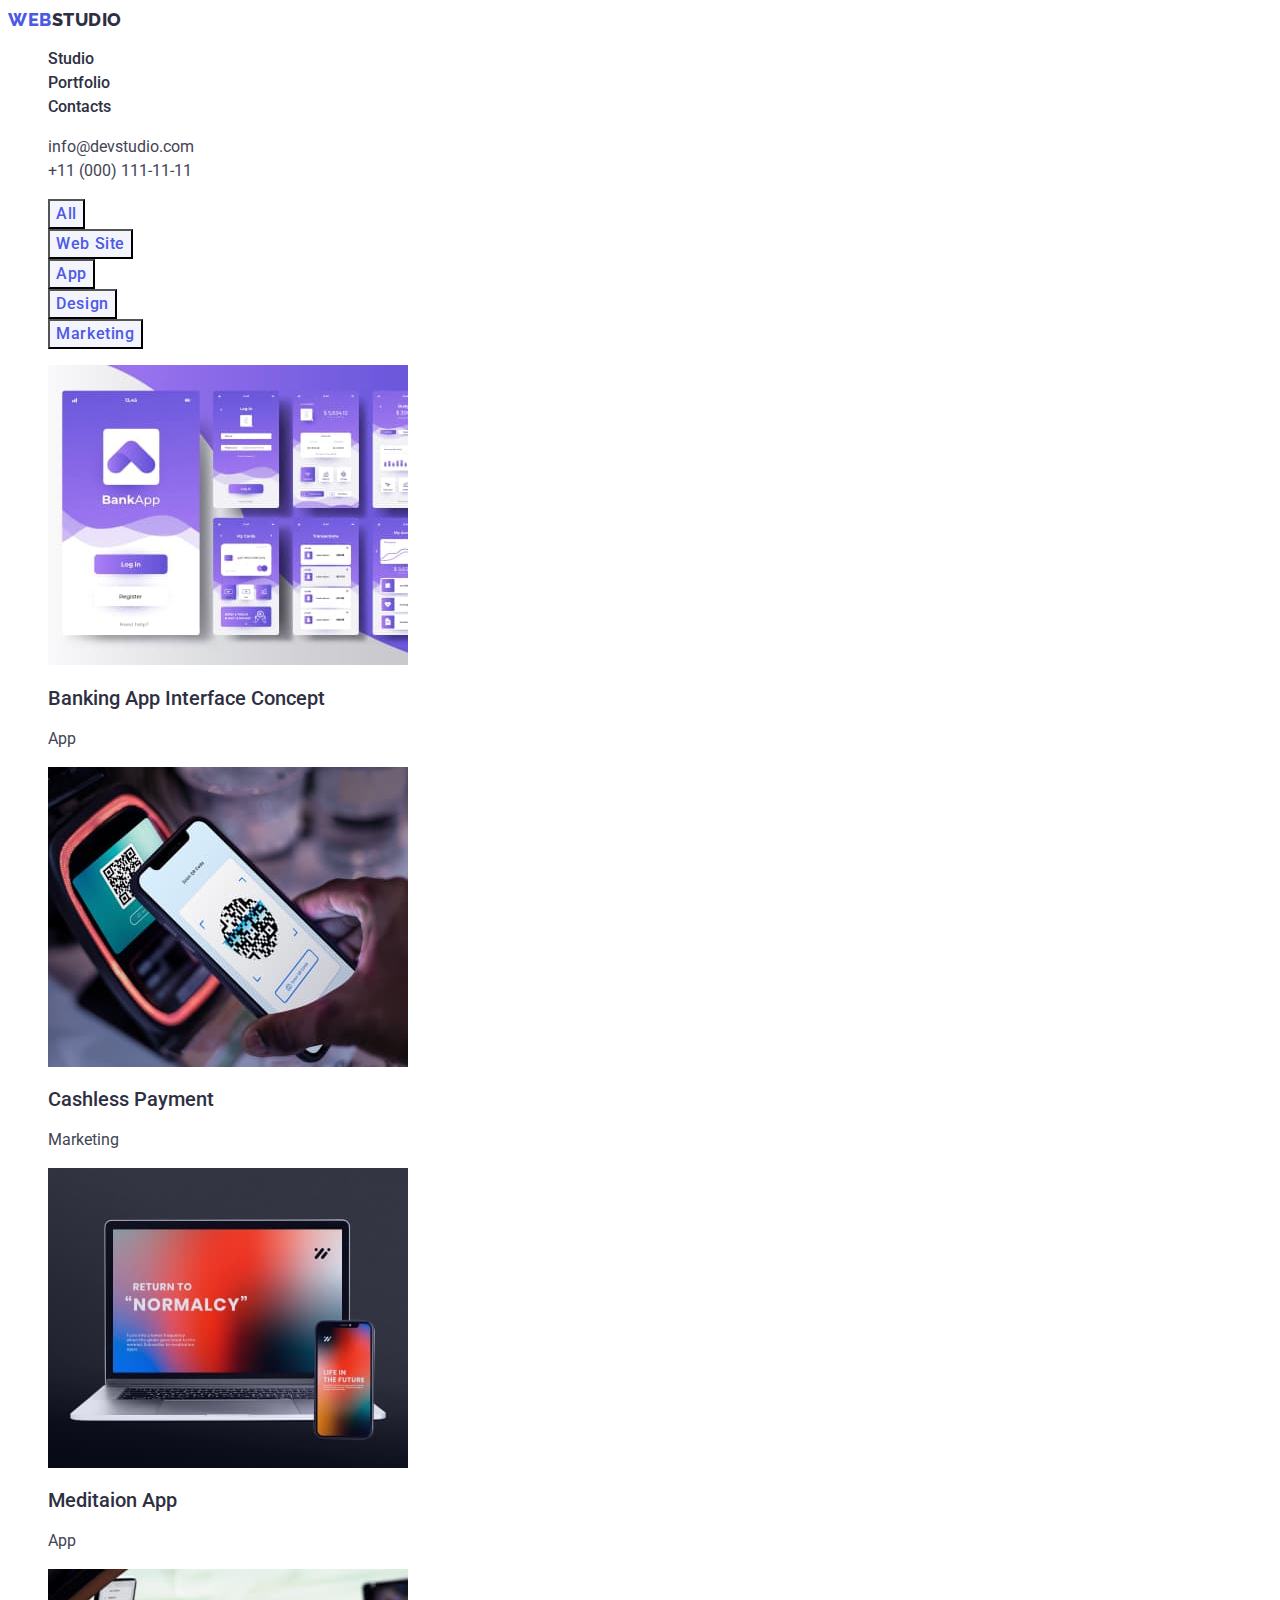
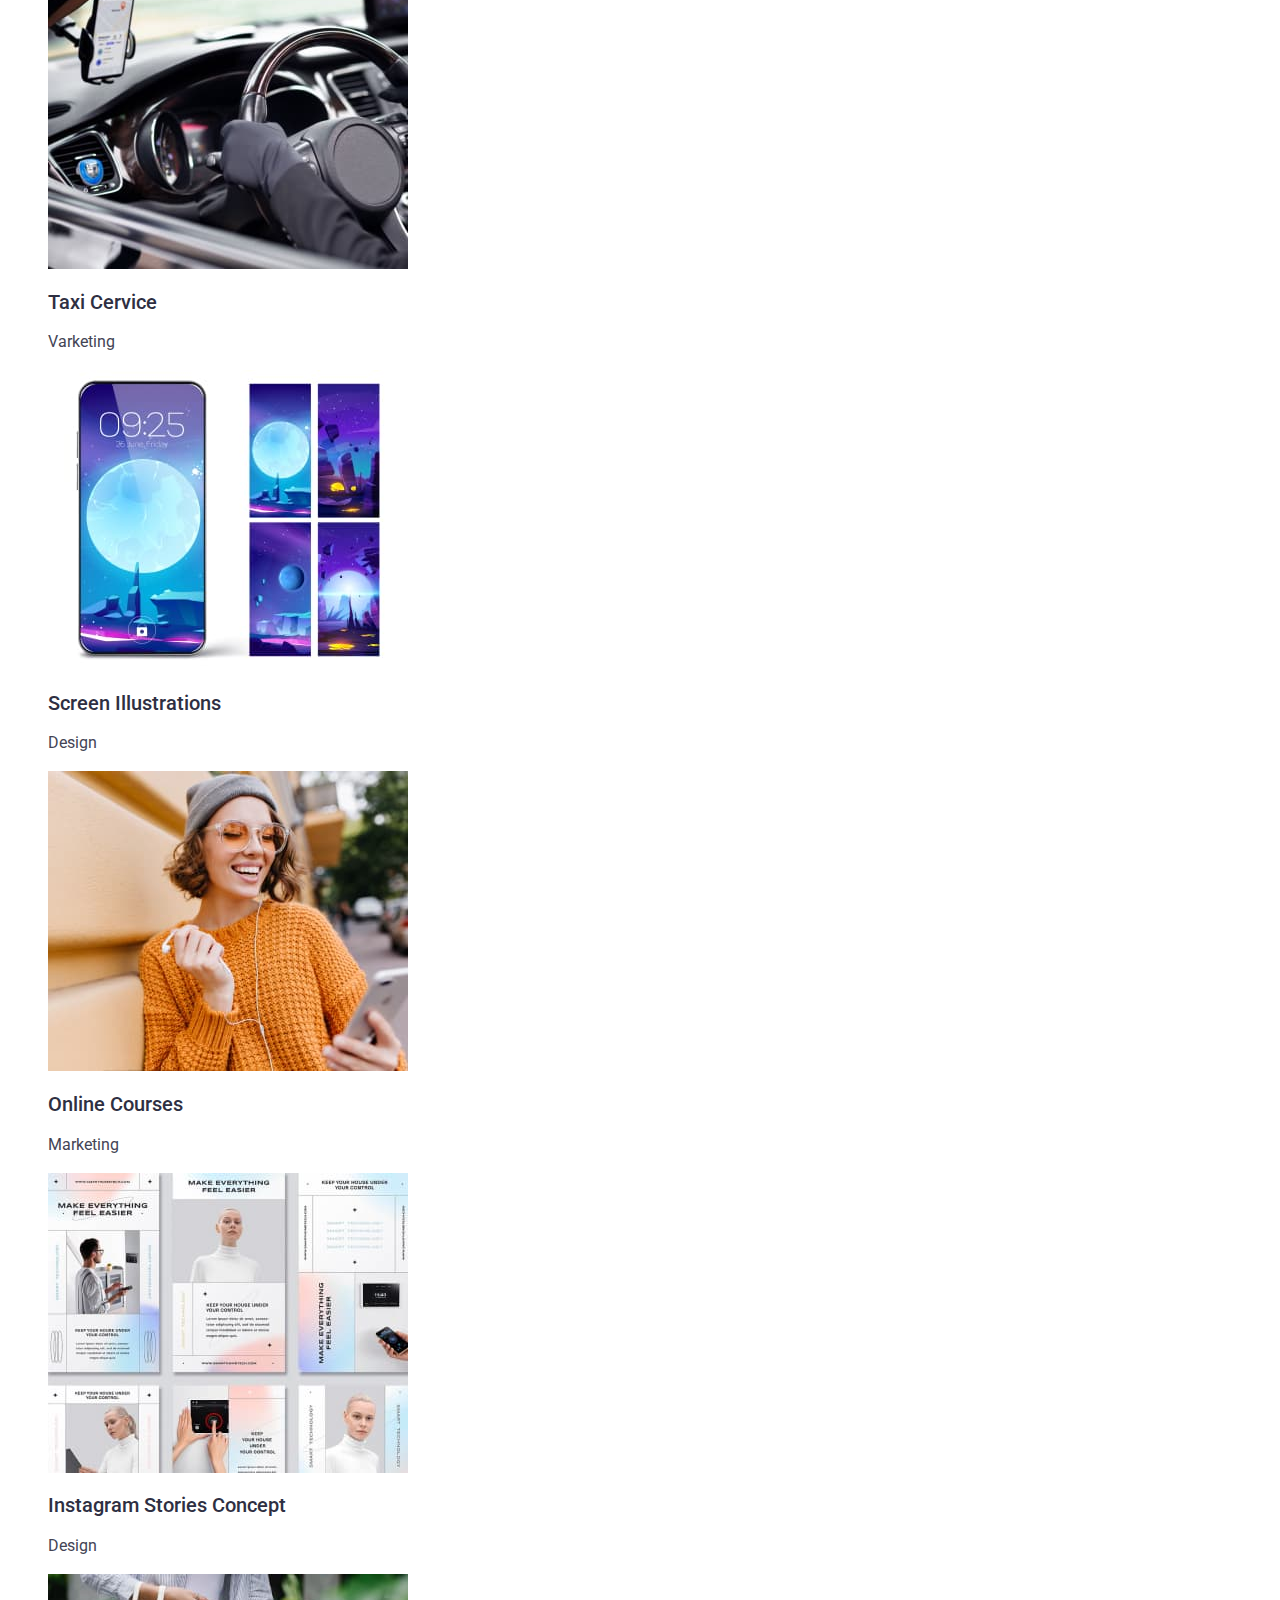
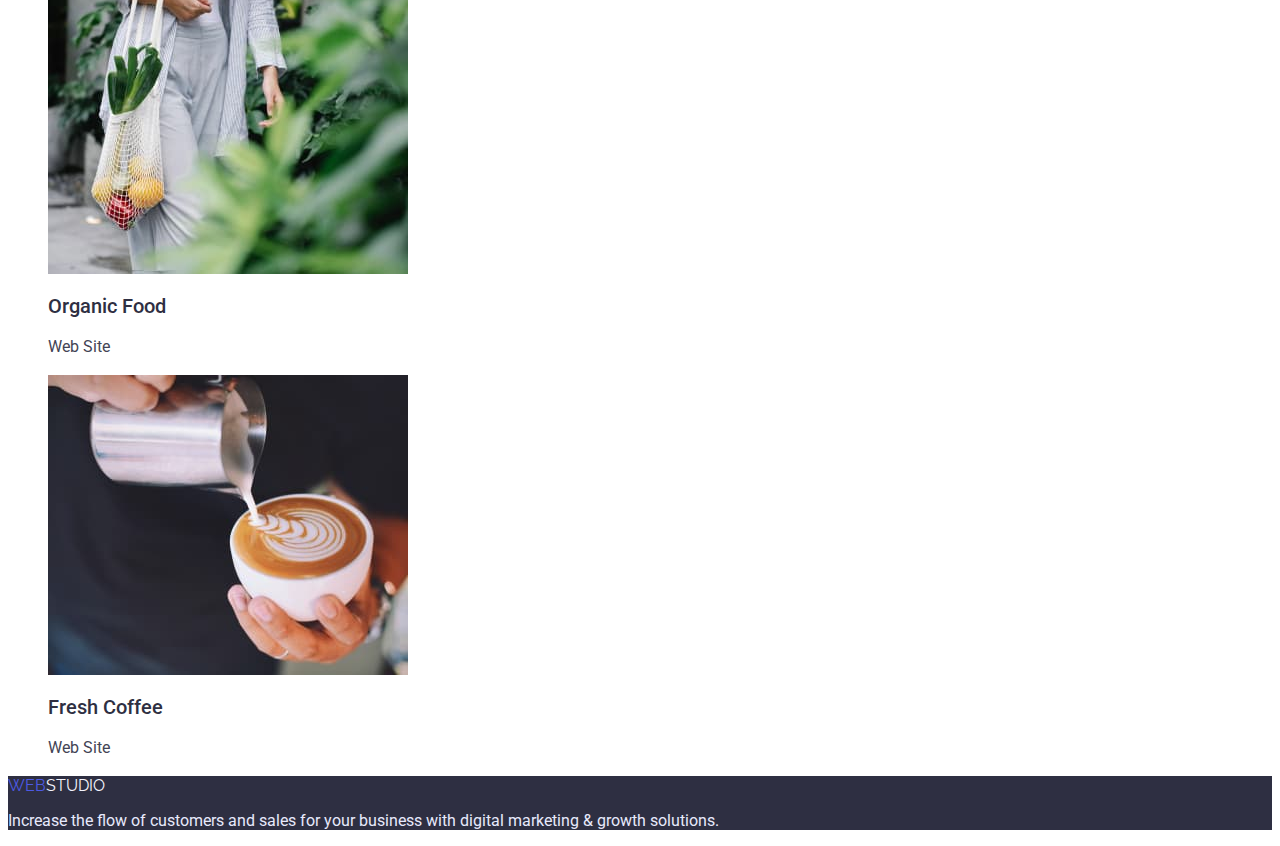
==== portfolio.html @ aad4172e "Initial commit" ====
<!DOCTYPE html>
<html lang="en">
<head>
    <meta charset="UTF-8">
    <meta http-equiv="X-UA-Compatible" content="IE=edge">
    <meta name="viewport" content="width=, initial-scale=1.0">
    <title>Document</title>
    <link href="https://fonts.googleapis.com/css2?family=Raleway:wght@800&family=Roboto:wght@400;500;700&display=swap" rel="stylesheet">
    <link rel="stylesheet" href="./css/style.css">
</head>
<body>
  <header>
        <nav>
            <a href="./index.html" class="logo-header"><span>Web</span>Studio</a>
            <ul class="site-nav list">
                <li><a href="./index.html" class="link">Studio</a></li>
                <li><a href="./portfolio.html" class="link">Portfolio</a></li>
                <li><a href="" class="link">Contacts</a></li>
            </ul>
        </nav> 
            <address>
                <ul class="info-nav list">
                    <li><a href="mailto:info@devstudio.com" class="link">info@devstudio.com</a></li>
                    <li><a href="tel:+110001111111" class="link">+11 (000) 111-11-11</a></li>
                </ul>
            </address>
    </header>
        <main>
            <section>
                <h1 class="visually-hidden">Our activities</h1>
                <ul class="list">
                    <li><button class="button" type="button">All</button></li>
                    <li><button class="button" type="button">Web Site</button></li>
                    <li><button class="button" type="button">App</button></li>
                    <li><button class="button" type="button">Design</button></li>
                    <li><button class="button" type="button">Marketing</button></li>
                </ul>
                <ul class="activity-nav  list">
                    <li>
                        <a href="" class="link">
                            <img src="./images/interface.jpg" alt="program interface" width="360">
                            <h2 class="title">Banking App Interface Concept</h2>
                            <p class="text">App</p>
                        </a>
                    </li>
                    <li>
                        <a href="" class="link">
                            <img src="./images/Phone.jpg" alt="phone" width="360">
                            <h2 class="title">Cashless Payment</h2>
                            <p class="text">Marketing
                            </p>
                        </a>    
                    </li>
                    <li>
                        <a href="" class="link">
                            <img src="./images/laptop.jpg" alt="laptop" width="360">
                            <h2 class="title">Meditaion App</h2>
                            <p class="text">App</p>
                        </a>    
                    </li>
                    <li>
                        <a href="" class="link">
                            <img src="./images/taxi.jpg" alt="taxi car" width="360">
                            <h2 class="title">Taxi Cervice</h2>
                            <p class="text">Varketing</p>
                        </a>    
                    </li>
                    <li>
                        <a href="" class="link">
                            <img src="./images/screen.jpg" alt="phone screen" width="360">
                            <h2 class="title">Screen Illustrations</h2>
                            <p class="text">Design</p>
                        </a>    
                    </li>
                    <li>
                        <a href="" class="link">
                            <img src="./images/smile.jpg" alt="Girl smiles" width="360">
                            <h2 class="title">Online Courses</h2>
                            <p class="text">Marketing</p>
                        </a>    
                    </li>
                    <li>
                        <a href="" class="link">
                            <img src="./images/instagram.jpg" alt="instagram pages" width="360">
                            <h2 class="title">Instagram Stories Concept</h2>
                            <p class="text">Design</p>
                        </a>    
                    </li>
                    <li>
                        <a href="" class="link">
                            <img src="./images/fruit.jpg" alt="fruit" width="360">
                            <h2 class="title">Organic Food</h2>
                            <p class="text">Web Site</p>
                        </a>    
                    </li>
                    <li>
                        <a href="" class="link">
                            <img src="./images/cofee.jpg" alt="cup of coffee" width="360">
                            <h2 class="title">Fresh Coffee</h2>
                            <p class="text">Web Site</p>
                        </a>    
                    </li>
                </ul>
            </section>
        </main>
   <footer class="footer">
        <a href="./index.html" class="logo-footer"><span>Web</span>Studio</a>
        <p>Increase the flow of customers and sales for your business with digital marketing & growth solutions.</p>
    </footer>
</body>
</html>
---- css/style.css ----
/* basic text color and secondary bcg color #2E2F42 */
/* secondary text color  #434455 */
/* accent #4D5AE5 */
/* basic bcg color #E5E5E5 */
/* white #FFFFFF */
/* footer text color #E7E9FC */
/* logo footer color #F4F4FD */

:root {
    --primary-text-color: #2E2F42;
    --secondary-text-color: #434455;
    --accent-color: #4D5AE5;
    --white-color: #FFFFFF ;
    --section-team-bcg-color: #F4F4FD;
    --footer-text-color: #E7E9FC;
    --button-hover-portfolio: #404BBF;
}

 body {
    background-color: #ffffff;
    color: var(--secondary-text-color);
    font-family: 'Roboto',sans-serif;
}

.list {
   list-style: none;
}

/* logo headder */
.logo-header {
    color: var(--primary-text-color);
    font-family: 'Raleway',sans-serif;
    font-weight: 800;
    font-size: 18px;
    line-height: 1.3;
    letter-spacing: 0.03em;
    text-decoration: none;

    text-transform: uppercase;
}

span {
    color: var(--accent-color);
}

/* site-nav */
.site-nav .link {
    color: var(--primary-text-color);
    font-weight: 500;
    font-size: 16px;
    line-height: 1.5;
    text-decoration: none;
}

.site-nav .link:hover,
.site-nav .link:focus {
    color: var(--accent-color);
}

/* info-nav */
.info-nav .link {
    color: var(--secondary-text-color);
    font-style: normal;
    font-size: 16px;
    line-height: 1.5;
    text-decoration: none;
}

.info-nav .link:hover,
.info-nav .link:focus {
    color: var(--accent-color);
}

/* hero */
.hero {
    background-color: var(--primary-text-color);
}

.hero-title {
    color: var(--white-color);
    font-size: 56px;
    line-height: 1;
    text-align: center; 
}

/* button-service */
.button-service {
    color: var(--white-color);
    background-color: var(--accent-color);
    cursor: pointer;
    font-family: inherit;
    font-weight: 500;
    font-size: 16px;
    line-height: 1.5;
    letter-spacing: 0.04em;
}

.button-service:hover,
.button-service:focus {
    background-color: var(--button-hover-portfolio);
}

/* section-title */
.section-title {
    color: var(--primary-text-color);
    font-size: 36px;
    line-height: 1.1;

    text-align: center;
}

/* Peculiarity title */
.Peculiarity .title {
    color: var(--primary-text-color);
    font-weight: 500;
    font-size: 20px;
    line-height: 1.2;
}

/* section tem bcg color */
.team {
    background-color: var(--section-team-bcg-color);
}

/* footer color */
.footer {
    color: var(--footer-text-color);
    background-color: var(--primary-text-color);
}

/* logo footer */
.footer .logo-footer {
    color: var(--section-team-bcg-color);
    font-family: 'Raleway',sans-serif;
    text-decoration: none;

    text-transform: uppercase;
}



/* portfolio.html____________________ 
button*/



.list .button {
    color: var(--accent-color);
    background-color: var(--section-team-bcg-color);
    cursor: pointer;
    font-family: inherit;
    font-weight: 500;
    font-size: 16px;
    line-height: 1.5;
    letter-spacing: 0.04em;
}

.list .button:hover,
.list .button:focus {
    color: var(--white-color);
    background-color: var(--button-hover-portfolio);
}

/* activity */
    .activity-nav .title {
    color: var(--primary-text-color);
    font-weight: 500;
    font-size: 20px;
    line-height: 1.2;   
}

.activity-nav .link {
    text-decoration: none;
}

.activity-nav .text {
    color: var(--secondary-text-color);
    font-size: 16px;
    line-height: 1.5;
}

/* visually-hidden */
.visually-hidden {
 position: absolute;
 width: 1px;
 height: 1px;
 margin: -1px;
 border: 0;
 padding: 0;
 white-space: nowrap;
 clip-path: inset(100%);
 clip: rect(0 0 0 0);
 overflow: hidden;
}
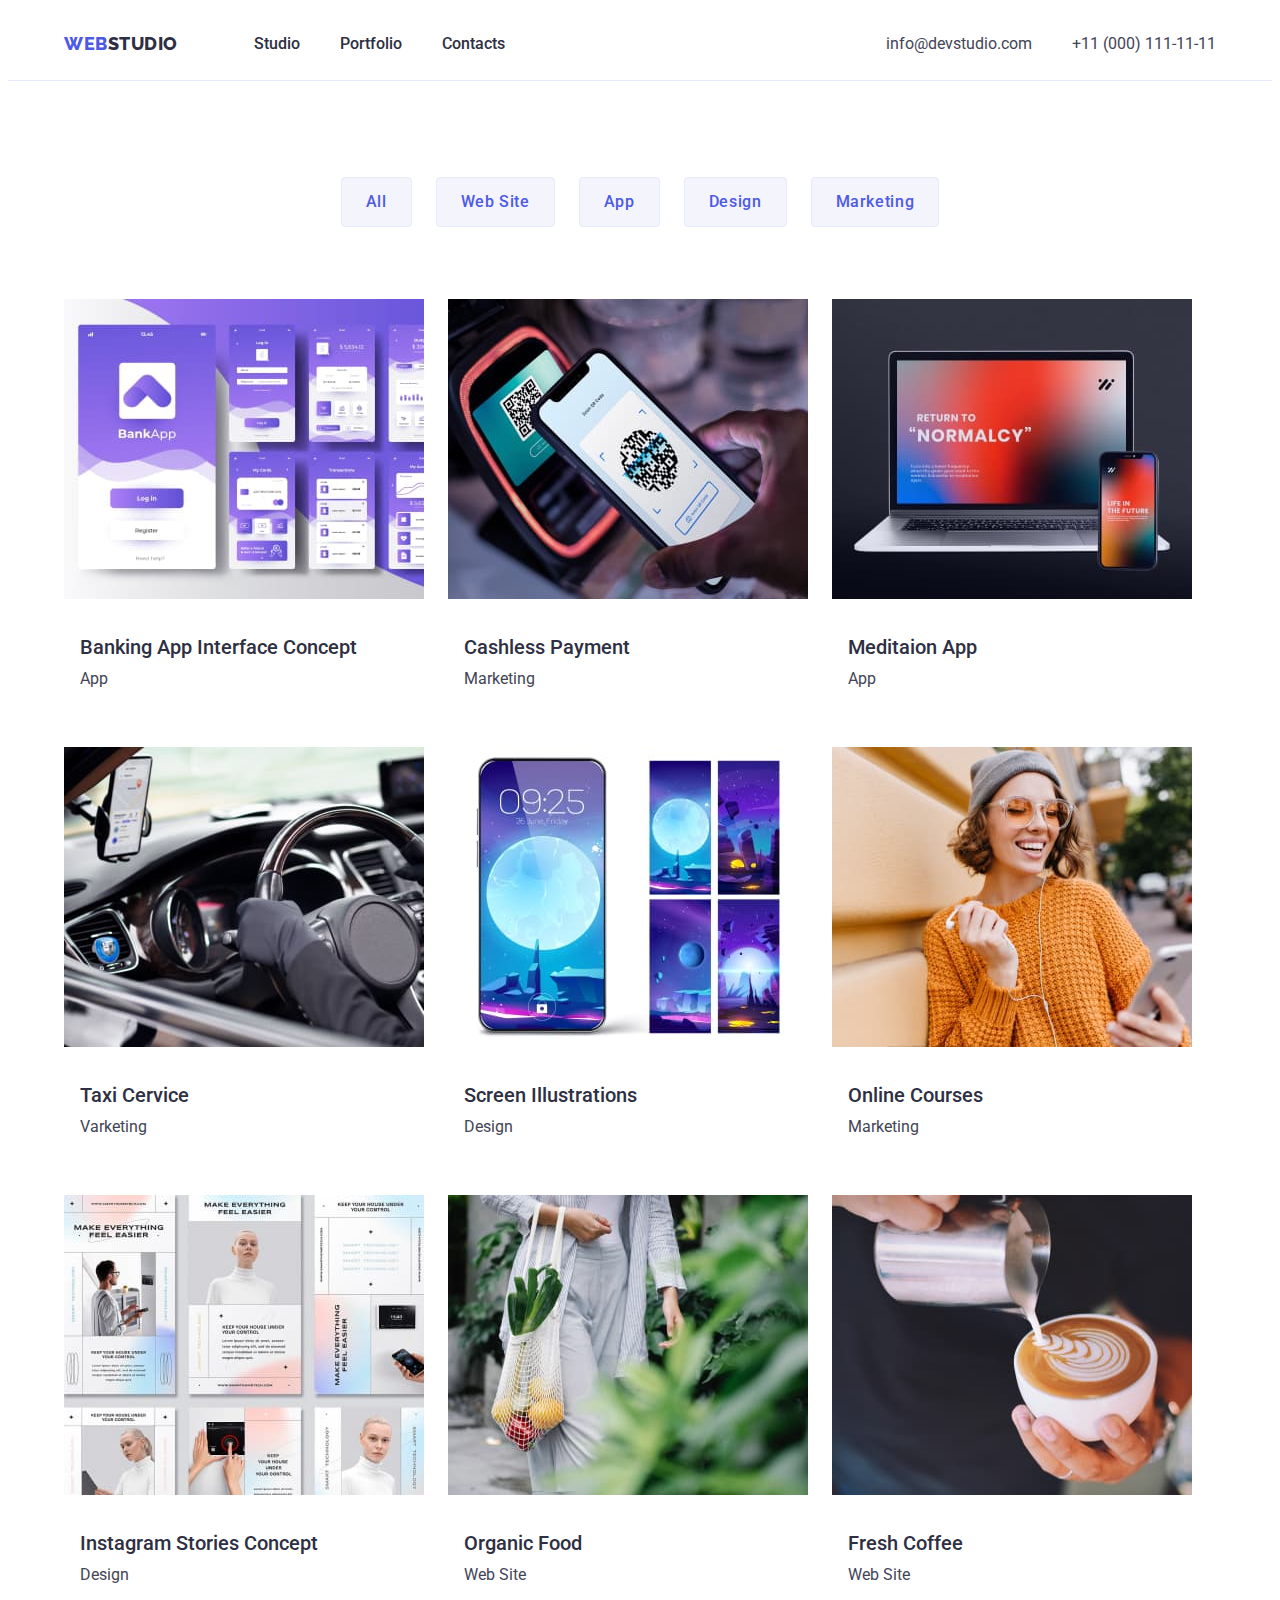
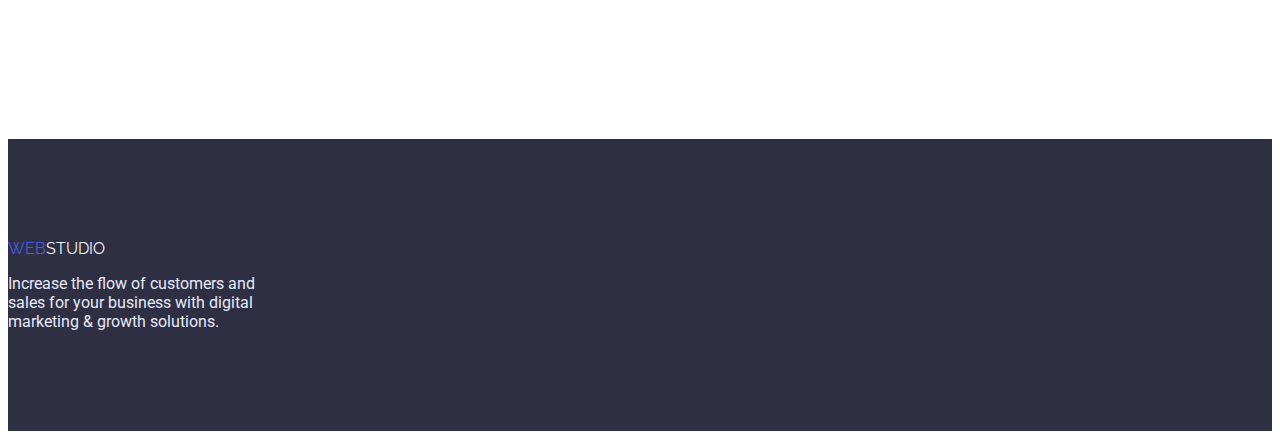
==== commit 7f26ae97: "positioning elements" ====
--- a/portfolio.html
+++ b/portfolio.html
@@ -6,106 +6,129 @@
     <meta name="viewport" content="width=, initial-scale=1.0">
     <title>Document</title>
     <link href="https://fonts.googleapis.com/css2?family=Raleway:wght@800&family=Roboto:wght@400;500;700&display=swap" rel="stylesheet">
+    <link rel="stylesheet" href="https://cdnjs.cloudflare.com/ajax/libs/modern-normalize/1.1.0/modern-normalize.min.css" integrity="sha512-wpPYUAdjBVSE4KJnH1VR1HeZfpl1ub8YT/NKx4PuQ5NmX2tKuGu6U/JRp5y+Y8XG2tV+wKQpNHVUX03MfMFn9Q==" crossorigin="anonymous" referrerpolicy="no-referrer" />
     <link rel="stylesheet" href="./css/style.css">
 </head>
 <body>
   <header>
-        <nav>
-            <a href="./index.html" class="logo-header"><span>Web</span>Studio</a>
-            <ul class="site-nav list">
-                <li><a href="./index.html" class="link">Studio</a></li>
-                <li><a href="./portfolio.html" class="link">Portfolio</a></li>
-                <li><a href="" class="link">Contacts</a></li>
-            </ul>
-        </nav> 
-            <address>
+        <div class="container main-nav">
+            <nav class="main-nav">
+                <a href="./index.html" class="logo-header"><span>Web</span>Studio</a>
+                <ul class="site-nav list">
+                    <li class="item"><a href="./index.html" class="link">Studio</a></li>
+                    <li class="item"><a href="./portfolio.html" class="link">Portfolio</a></li>
+                    <li class="item"><a href="" class="link">Contacts</a></li>
+                </ul>
+            </nav> 
+            <address class="position">
                 <ul class="info-nav list">
-                    <li><a href="mailto:info@devstudio.com" class="link">info@devstudio.com</a></li>
-                    <li><a href="tel:+110001111111" class="link">+11 (000) 111-11-11</a></li>
+                    <li class="item"><a href="mailto:info@devstudio.com" class="link">info@devstudio.com</a></li>
+                    <li class="item"><a href="tel:+110001111111" class="link">+11 (000) 111-11-11</a></li>
                 </ul>
             </address>
+        </div>
     </header>
         <main>
-            <section>
-                <h1 class="visually-hidden">Our activities</h1>
-                <ul class="list">
-                    <li><button class="button" type="button">All</button></li>
-                    <li><button class="button" type="button">Web Site</button></li>
-                    <li><button class="button" type="button">App</button></li>
-                    <li><button class="button" type="button">Design</button></li>
-                    <li><button class="button" type="button">Marketing</button></li>
-                </ul>
-                <ul class="activity-nav  list">
-                    <li>
-                        <a href="" class="link">
-                            <img src="./images/interface.jpg" alt="program interface" width="360">
-                            <h2 class="title">Banking App Interface Concept</h2>
-                            <p class="text">App</p>
-                        </a>
-                    </li>
-                    <li>
-                        <a href="" class="link">
-                            <img src="./images/Phone.jpg" alt="phone" width="360">
-                            <h2 class="title">Cashless Payment</h2>
-                            <p class="text">Marketing
-                            </p>
-                        </a>    
-                    </li>
-                    <li>
-                        <a href="" class="link">
-                            <img src="./images/laptop.jpg" alt="laptop" width="360">
-                            <h2 class="title">Meditaion App</h2>
-                            <p class="text">App</p>
-                        </a>    
-                    </li>
-                    <li>
-                        <a href="" class="link">
-                            <img src="./images/taxi.jpg" alt="taxi car" width="360">
-                            <h2 class="title">Taxi Cervice</h2>
-                            <p class="text">Varketing</p>
-                        </a>    
-                    </li>
-                    <li>
-                        <a href="" class="link">
-                            <img src="./images/screen.jpg" alt="phone screen" width="360">
-                            <h2 class="title">Screen Illustrations</h2>
-                            <p class="text">Design</p>
-                        </a>    
-                    </li>
-                    <li>
-                        <a href="" class="link">
-                            <img src="./images/smile.jpg" alt="Girl smiles" width="360">
-                            <h2 class="title">Online Courses</h2>
-                            <p class="text">Marketing</p>
-                        </a>    
-                    </li>
-                    <li>
-                        <a href="" class="link">
-                            <img src="./images/instagram.jpg" alt="instagram pages" width="360">
-                            <h2 class="title">Instagram Stories Concept</h2>
-                            <p class="text">Design</p>
-                        </a>    
-                    </li>
-                    <li>
-                        <a href="" class="link">
-                            <img src="./images/fruit.jpg" alt="fruit" width="360">
-                            <h2 class="title">Organic Food</h2>
-                            <p class="text">Web Site</p>
-                        </a>    
-                    </li>
-                    <li>
-                        <a href="" class="link">
-                            <img src="./images/cofee.jpg" alt="cup of coffee" width="360">
-                            <h2 class="title">Fresh Coffee</h2>
-                            <p class="text">Web Site</p>
-                        </a>    
-                    </li>
-                </ul>
+            <section class="portfolio">
+                <div class="container">
+                    <h1 class="visually-hidden">Our activities</h1>
+                    <ul class="list list-button">
+                        <li class="item"><button class="button" type="button">All</button></li>
+                        <li class="item"><button class="button" type="button">Web Site</button></li>
+                        <li class="item"><button class="button" type="button">App</button></li>
+                        <li class="item"><button class="button" type="button">Design</button></li>
+                        <li class="item"><button class="button" type="button">Marketing</button></li>
+                    </ul>
+                    <ul class="activity-nav  list">
+                        <li class="item"> 
+                            <a href="" class="link">
+                                <img src="./images/interface.jpg" alt="program interface" width="360">
+                                <div class="card-content">
+                                    <h2 class="title">Banking App Interface Concept</h2>
+                                    <p class="text">App</p>
+                                </div>
+                            </a>
+                        </li>
+                        <li class="item">
+                            <a href="" class="link">
+                                <img src="./images/Phone.jpg" alt="phone" width="360">
+                                <div class="card-content">
+                                    <h2 class="title">Cashless Payment</h2>
+                                    <p class="text">Marketing
+                                    </p>
+                                </div>
+                            </a>    
+                        </li>
+                        <li class="item">
+                            <a href="" class="link">
+                                <img src="./images/laptop.jpg" alt="laptop" width="360">
+                                <div class="card-content">
+                                    <h2 class="title">Meditaion App</h2>
+                                    <p class="text">App</p>
+                                </div>
+                            </a>    
+                        </li>
+                        <li class="item">
+                            <a href="" class="link">
+                                <img src="./images/taxi.jpg" alt="taxi car" width="360">
+                                <div class="card-content">
+                                    <h2 class="title">Taxi Cervice</h2>
+                                    <p class="text">Varketing</p>
+                                </div>
+                            </a>    
+                        </li>
+                        <li class="item">
+                            <a href="" class="link">
+                                <img src="./images/screen.jpg" alt="phone screen" width="360">
+                                <div class="card-content">
+                                    <h2 class="title">Screen Illustrations</h2>
+                                    <p class="text">Design</p>
+                                </div>
+                            </a>    
+                        </li>
+                        <li class="item">
+                            <a href="" class="link">
+                                <img src="./images/smile.jpg" alt="Girl smiles" width="360">
+                                <div class="card-content">
+                                    <h2 class="title">Online Courses</h2>
+                                    <p class="text">Marketing</p>
+                                </div>
+                            </a>    
+                        </li>
+                        <li class="item">
+                            <a href="" class="link">
+                                <img src="./images/instagram.jpg" alt="instagram pages" width="360">
+                                <div class="card-content">
+                                    <h2 class="title">Instagram Stories Concept</h2>
+                                    <p class="text">Design</p>
+                                </div>
+                            </a>    
+                        </li>
+                        <li class="item">
+                            <a href="" class="link">
+                                <img src="./images/fruit.jpg" alt="fruit" width="360">
+                                <div class="card-content">
+                                    <h2 class="title">Organic Food</h2>
+                                    <p class="text">Web Site</p>
+                                </div>
+                            </a>    
+                        </li>
+                        <li class="item">
+                            <a href="" class="link">
+                                <img src="./images/cofee.jpg" alt="cup of coffee" width="360">
+                                <div class="card-content">
+                                    <h2 class="title">Fresh Coffee</h2>
+                                    <p class="text">Web Site</p>
+                                </div>
+                            </a>    
+                        </li>
+                    </ul>
+                </div>
             </section>
         </main>
    <footer class="footer">
         <a href="./index.html" class="logo-footer"><span>Web</span>Studio</a>
-        <p>Increase the flow of customers and sales for your business with digital marketing & growth solutions.</p>
+        <p class="footer-text">Increase the flow of customers and sales for your business with digital marketing & growth solutions.</p>
     </footer>
 </body>
 </html>--- a/css/style.css
+++ b/css/style.css
@@ -22,9 +22,23 @@
     font-family: 'Roboto',sans-serif;
 }
 
+.section {
+    padding-bottom: 120px;
+}
+
 .list {
    list-style: none;
-}
+   padding: 0;
+   margin: 0;
+}
+ header {
+    border-bottom: 1px solid var(--footer-text-color)
+}
+
+/* .header {
+    padding-top: 24px;
+    padding-bottom: 24px;
+} */
 
 /* logo headder */
 .logo-header {
@@ -37,6 +51,9 @@
     text-decoration: none;
 
     text-transform: uppercase;
+
+    padding-top: 24px;
+    padding-bottom: 24px;
 }
 
 span {
@@ -45,6 +62,10 @@
 
 /* site-nav */
 .site-nav .link {
+    display: block;
+    padding-top: 24px;
+    padding-bottom: 24px;
+
     color: var(--primary-text-color);
     font-weight: 500;
     font-size: 16px;
@@ -57,8 +78,42 @@
     color: var(--accent-color);
 }
 
+.site-nav {
+    display: flex;
+    margin-left: 76px;
+}
+
+.site-nav .item + .item {
+    margin-left: 40px;
+}
+
+.container {
+    width: 1152px;
+    padding-left: 12px;
+    padding-right: 12px;
+    margin-left: auto;
+    margin-right: auto;
+}
+
 /* info-nav */
+.info-nav {
+    display: flex;
+    margin-left: auto; 
+}
+
+.position {
+margin-left: auto;
+}
+
+.info-nav .item + .item {
+    margin-left: 40px;
+}
+
 .info-nav .link {
+    display: block;
+    padding-top: 24px;
+    padding-bottom: 24px;
+
     color: var(--secondary-text-color);
     font-style: normal;
     font-size: 16px;
@@ -71,28 +126,47 @@
     color: var(--accent-color);
 }
 
+.main-nav {
+    display: flex;
+    align-items: center;
+}
+
 /* hero */
 .hero {
     background-color: var(--primary-text-color);
+    text-align: center;
+
+    padding-top: 188px;
+    padding-bottom: 188px;
 }
 
 .hero-title {
     color: var(--white-color);
     font-size: 56px;
     line-height: 1;
-    text-align: center; 
+
+    margin-top: 0;
+    margin-bottom: 48px;
 }
 
 /* button-service */
 .button-service {
     color: var(--white-color);
     background-color: var(--accent-color);
+
     cursor: pointer;
     font-family: inherit;
     font-weight: 500;
     font-size: 16px;
     line-height: 1.5;
     letter-spacing: 0.04em;
+    text-align: center;
+
+    display: inline-block;
+    border-radius: 4px;
+    padding: 16px 32px;
+    min-width: 169px;
+    border: none;
 }
 
 .button-service:hover,
@@ -107,25 +181,88 @@
     line-height: 1.1;
 
     text-align: center;
-}
-
-/* Peculiarity title */
-.Peculiarity .title {
+    margin-top: 0;
+    margin-bottom: 72px;
+}
+
+/* Peculiarity */
+.peculiarity .title {
     color: var(--primary-text-color);
     font-weight: 500;
     font-size: 20px;
     line-height: 1.2;
-}
-
-/* section tem bcg color */
+    margin-top: 0;
+    margin-bottom: 8px;
+}
+
+.peculiarity p{
+    margin-top: 0;
+    margin-bottom: 0;
+}
+
+.peculiarity {
+    display: flex;
+}
+.section-peculiarity {
+    padding-top: 120px;
+    padding-bottom: 120px;
+}
+
+.peculiarity .item {
+    width: 100%;
+}
+
+.peculiarity .item + .item {
+    margin-left: 24px;
+}
+/* .peculiarity.list .item:not(:last-child), .employment-list .item:not(:last-child), .team-list .item:not(:last-child) {
+    margin-right: 24px;
+} */
+.list-img {
+    display: flex;
+}
+
+.list-img .item + .item {
+    margin-left: 24px;
+}
+
+/* section team */
 .team {
     background-color: var(--section-team-bcg-color);
-}
-
-/* footer color */
+    padding-top: 120px;
+}
+
+.list .title {
+    margin-top: 0;
+    margin-bottom: 8px;
+}
+
+.list p {
+    margin-top: 0;
+    margin-bottom: 0;
+}
+
+.list-team {
+    display: flex;
+}
+
+.list-team .item + .item {
+    margin-left: 24px;
+}
+
+.list-team .card-content {
+    padding: 32px 16px;
+    background-color: var(--white-color);
+
+    text-align: center;
+}
+
+/* footer */
 .footer {
     color: var(--footer-text-color);
     background-color: var(--primary-text-color);
+    padding-top: 100px;
+    padding-bottom: 100px;
 }
 
 /* logo footer */
@@ -137,36 +274,73 @@
     text-transform: uppercase;
 }
 
+.footer p {
+    margin-top: 16px;
+    margin-bottom: 0;
+}
+
+
 
 
 /* portfolio.html____________________ 
 button*/
 
-
+.list-button {
+    display: flex;
+    justify-content: center;
+    padding-bottom: 72px;
+}
+
+.list-button .item + .item {
+    margin-left: 24px;
+}
 
 .list .button {
+    display: inline-block;
     color: var(--accent-color);
     background-color: var(--section-team-bcg-color);
+    
     cursor: pointer;
     font-family: inherit;
     font-weight: 500;
     font-size: 16px;
     line-height: 1.5;
     letter-spacing: 0.04em;
+
+    padding: 12px 24px;
+    border-radius: 4px;
+    border: 1px solid var(--footer-text-color);
 }
 
 .list .button:hover,
 .list .button:focus {
     color: var(--white-color);
     background-color: var(--button-hover-portfolio);
+
+    border: 1px solid transparent;
+}
+
+.footer-text {
+    width: 264px;
 }
 
 /* activity */
+
+.activity-nav {
+    display: flex;
+    flex-wrap: wrap;
+    margin: -12px;
+}
+
+
     .activity-nav .title {
     color: var(--primary-text-color);
     font-weight: 500;
     font-size: 20px;
-    line-height: 1.2;   
+    line-height: 1.2;  
+    
+    margin-top: 0;
+    margin-bottom: 8px;
 }
 
 .activity-nav .link {
@@ -177,7 +351,35 @@
     color: var(--secondary-text-color);
     font-size: 16px;
     line-height: 1.5;
-}
+
+    margin-top: 0;
+    margin-bottom: 0;
+}
+.activity-nav .item {
+    width: 360px;
+    margin: 12px;
+}
+/* .activity-nav .item {
+    width: calc((100% - 48px) / 3);
+    margin-right: 24px;
+    margin-top: 48px;
+}
+
+.activity-nav:nth-child(3n) {
+    margin-right: 0;
+} */
+
+.activity-nav .card-content {
+    padding: 32px 16px;
+    background-color: var(--white-color);
+}
+
+.portfolio {
+    padding-top: 96px;
+    padding-bottom: 120px;
+}
+
+
 
 /* visually-hidden */
 .visually-hidden {
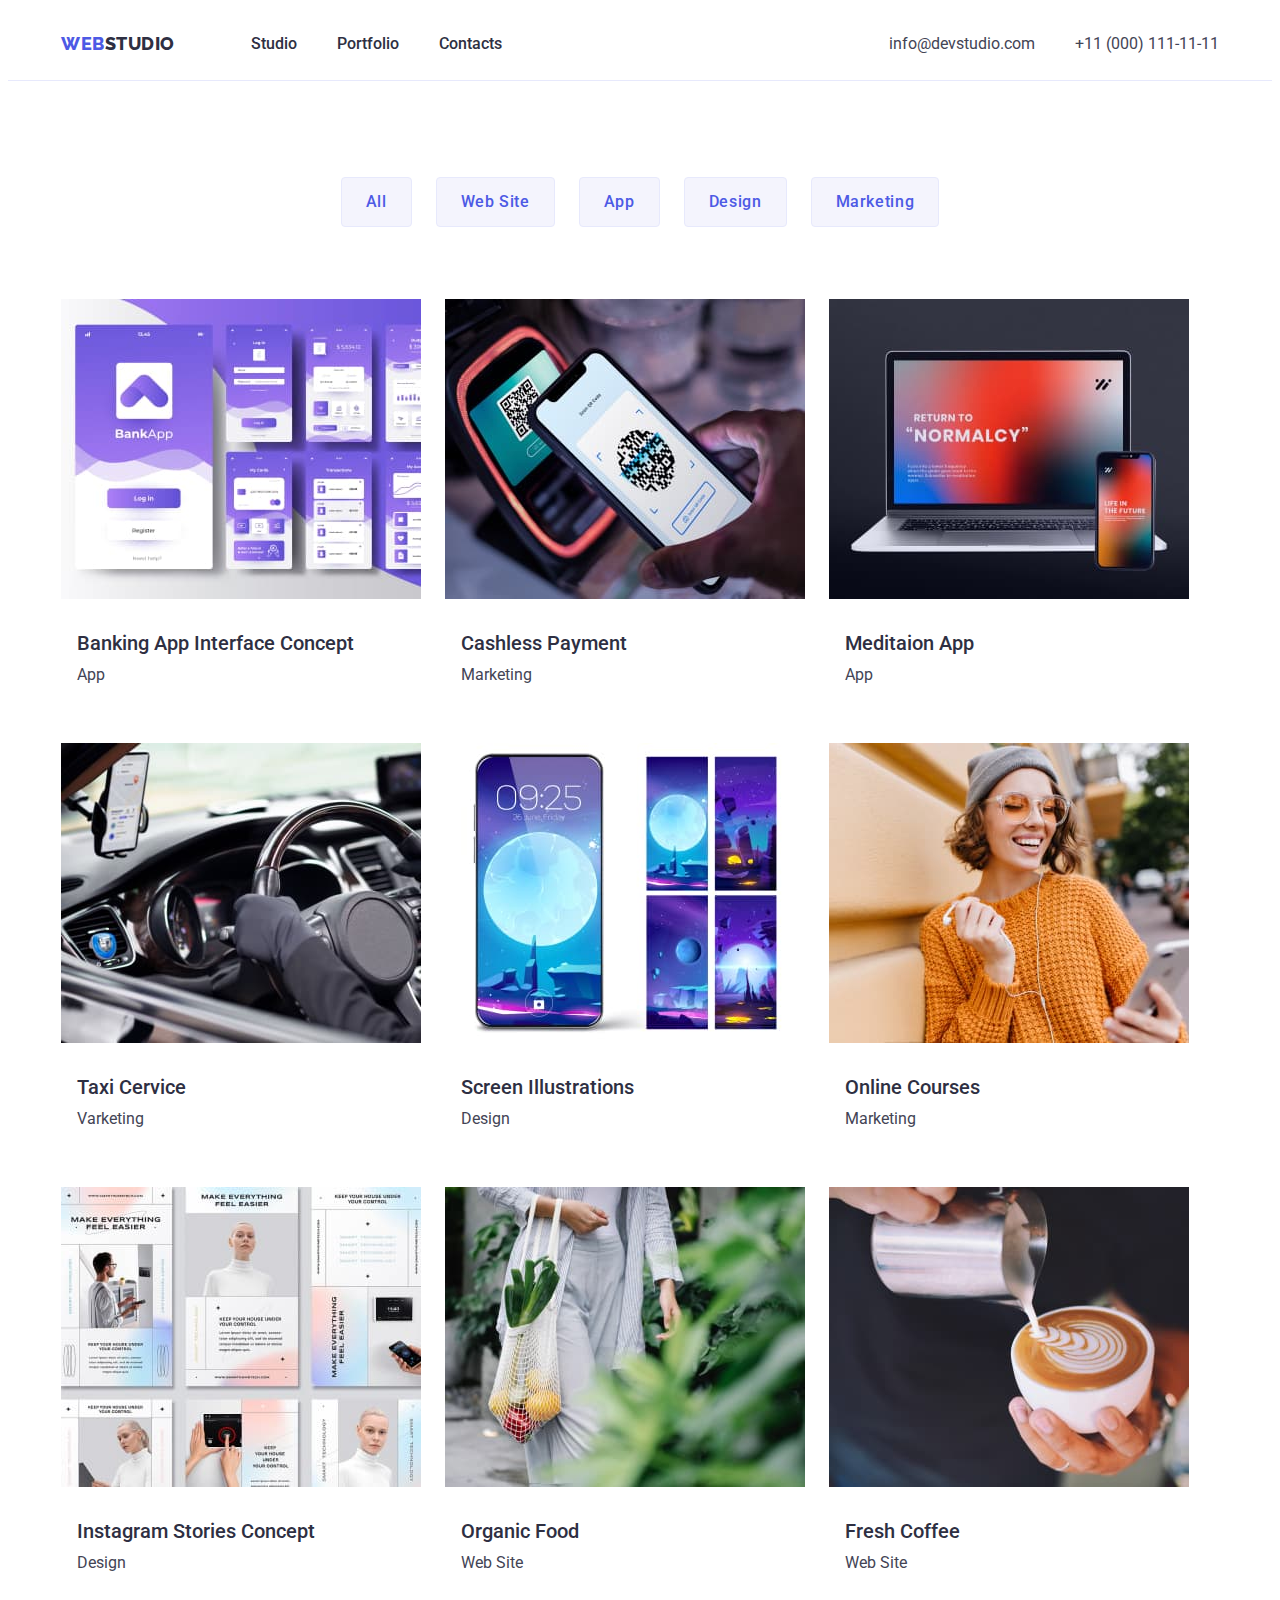
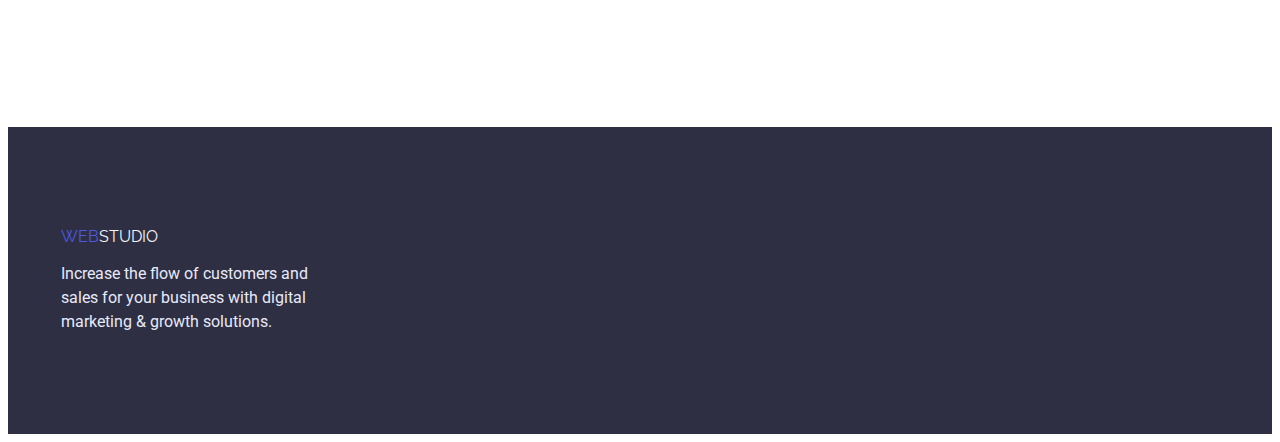
==== commit de771579: "changed style.css" ====
--- a/portfolio.html
+++ b/portfolio.html
@@ -126,9 +126,11 @@
                 </div>
             </section>
         </main>
-   <footer class="footer">
-        <a href="./index.html" class="logo-footer"><span>Web</span>Studio</a>
-        <p class="footer-text">Increase the flow of customers and sales for your business with digital marketing & growth solutions.</p>
+    <footer class="footer">
+        <div class="container">
+            <a href="./index.html" class="logo-footer"><span>Web</span>Studio</a>
+            <p class="footer-text">Increase the flow of customers and sales for your business with digital marketing & growth solutions.</p>
+        </div>
     </footer>
 </body>
 </html>--- a/css/style.css
+++ b/css/style.css
@@ -34,6 +34,13 @@
  header {
     border-bottom: 1px solid var(--footer-text-color)
 }
+
+img {
+  display: block;
+  max-width: 100%;
+  height: auto;
+}
+
 
 /* .header {
     padding-top: 24px;
@@ -88,9 +95,9 @@
 }
 
 .container {
-    width: 1152px;
-    padding-left: 12px;
-    padding-right: 12px;
+    width: 1158px;
+    padding-left: 15px;
+    padding-right: 15px;
     margin-left: auto;
     margin-right: auto;
 }
@@ -147,6 +154,9 @@
 
     margin-top: 0;
     margin-bottom: 48px;
+    width: 496px;
+    margin-left: auto;
+    margin-right: auto;
 }
 
 /* button-service */
@@ -198,6 +208,7 @@
 .peculiarity p{
     margin-top: 0;
     margin-bottom: 0;
+    line-height: 1.5;
 }
 
 .peculiarity {
@@ -274,9 +285,10 @@
     text-transform: uppercase;
 }
 
-.footer p {
+.footer .footer-text {
     margin-top: 16px;
     margin-bottom: 0;
+    line-height: 1.5;
 }
 
 
@@ -288,7 +300,7 @@
 .list-button {
     display: flex;
     justify-content: center;
-    padding-bottom: 72px;
+    margin-bottom: 72px;
 }
 
 .list-button .item + .item {
